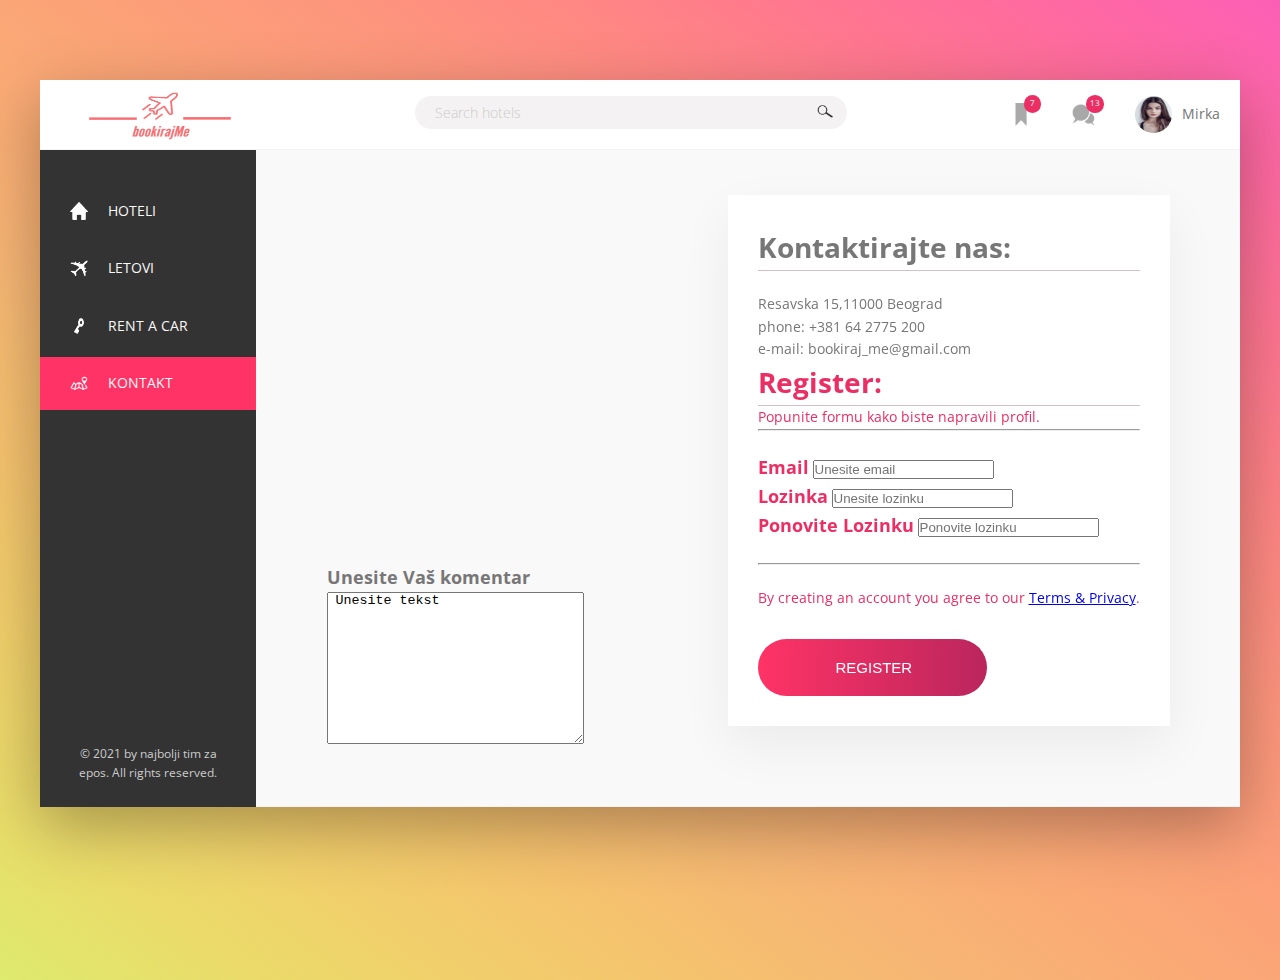
==== kontakt.html @ 11537ca7 "Update kontakt.html" ====
<!DOCTYPE html>
<html lang="en">
    <head>
        <meta charset="UTF-8">
        <meta name="viewport" content="width=device-width, initial-scale=1.0">
        
        <link href="https://fonts.googleapis.com/css?family=Open+Sans:300,400,600" rel="stylesheet">
        <script src="http://ajax.googleapis.com/ajax/libs/jquery/1.8.3/jquery.min.js"></script>
        <link rel="stylesheet" href="css/style.css">
        <link rel="shortcut icon" type="image/png" href="slike/bookirajMe-logos_transparent.png">
        
        <title>BookirajMe &mdash; Kontakt</title>
    </head>
    <body>
        <div class="container">
            <header class="header">
                <img src="slike/bookirajMe-logos_transparent.png" alt="logo" class="logo">

                <form action="#" class="search">
                    <input type="text" class="search__input" placeholder="Search hotels">
                    <button class="search__button">
                            <img src="slike/pngtree-black-simple-magnifying-glass-png-image_1313804__1_-removebg-preview.png" class="search__icon" alt="lupa">
                        <!-- Pretrazi -->
                    </button>
                </form>

                <nav class="user-nav">
                    <div class="user-nav__icon-box">
                        <img src="slike/download-removebg-preview.png" class="user-nav__icon" alt="bookmark">
                        <span class="user-nav__notification">7</span>
                    </div>
                    <div class="user-nav__icon-box">
                        <img src="slike/84-847861_conversation-icon-png-grey-chat-icon-png-transparent-removebg-preview.png" class="user-nav__icon" alt="chat">
                        <span class="user-nav__notification">13</span>
                    </div>
                    <div class="user-nav__user">
                        <img src="slike/user.jpg" alt="User photo" class="user-nav__user-photo">
                        <span class="user-nav__user-name">Mirka</span>
                    </div>
                </nav>
            </header>


            <div class="content">
                <nav class="sidebar">
                    <ul class="side-nav">
                        <li class="side-nav__item">
                            <a href="index.html" class="side-nav__link">
                                <img src="slike/white-home-icon-no-background-11563079642uwh6064mft-removebg-preview.png" class="side-nav__icon" alt="home page">
                                <span>Hoteli</span>
                            </a>
                        </li>
                        <li class="side-nav__item">
                            <a href="letovi.html" class="side-nav__link">
                                <img src="slike/128-1282207_airplane-silhouette-clip-airplane-icon-png-download-removebg-preview.png"  class="side-nav__icon" alt="avion">
                                <span>Letovi</span>
                            </a>
                        </li>
                        <li class="side-nav__item">
                            <a href="rentacar.html" class="side-nav__link">
                                <img src="slike/2613466-middle-removebg-preview.png"  class="side-nav__icon" alt="kljuc">
                                <span>Rent a car</span>
                            </a>
                        </li>
                        <li class="side-nav__item  side-nav__item--active">
                            <a href="kontakt.html" class="side-nav__link">
                                <img src="slike/map.png" class="side-nav__icon" alt="mapa">
                                <span>Kontakt</span>
                            </a>
                        </li>
                    </ul>


                    <div class="legal">
                        &copy; 2021 by najbolji tim za epos. All rights reserved.
                    </div>
                </nav>
                
                

                <div class="okvir">
                    <!-- OVDE PISITE -->
                    <div class="map">
                    <iframe src="https://www.google.com/maps/embed?pb=!1m18!1m12!1m3!1d2830.6489883171757!2d20.46430231443495!3d44.808341684987596!2m3!1f0!2f0!3f0!3m2!1i1024!2i768!4f13.1!3m3!1m2!1s0x475a7aa677f06e95%3A0x3ffe4e5590f239fb!2z0KDQtdGB0LDQstGB0LrQsCAxNSwg0JHQtdC-0LPRgNCw0LQgMTEwMDA!5e0!3m2!1ssr!2srs!4v1639863232231!5m2!1ssr!2srs" width="350" height="350" style="border: 0;" allowfullscreen="" loading="lazy"></iframe> <br>
                    <div class="comment"> 
                        <label for="comment"><b> Unesite Vaš komentar </b> </label> <br>
                        <textarea name="comment" id="comment" cols="30" rows="10"> Unesite tekst </textarea>
                    </div>
                </div>

                
                <div class="kontakt">
                    <figure class="kontakt1">
                        <p>
                            <h1>Kontaktirajte nas:</h1>
                            <br>
                            Resavska 15,11000 Beograd <br>
                            phone: +381 64 2775 200 <br>
                            e-mail: bookiraj_me@gmail.com

                        </p>
                        

                    </figure>

                    <form action="action_page.php">
                        <div class="container1">
                          <h1>Register:</h1>
                          <p>Popunite formu kako biste napravili profil.</p>
                          
                          <hr>
                      <br>
                          <label for="email"><b>Email</b></label>
                          <input type="text" placeholder="Unesite email" name="email" id="email" required>
                          <br>
                      
                          <label for="psw"><b>Lozinka</b></label>
                          <input type="Lozinka" placeholder="Unesite lozinku" name="psw" id="psw" required>
                      <br>
                          <label for="psw-repeat"><b>Ponovite Lozinku</b></label>
                          <input type="Lozinka" placeholder="Ponovite lozinku" name="psw-repeat" id="psw-repeat" required>
                          <br><br>
                          <hr>
                      <br>
                          <p>By creating an account you agree to our <a href="#">Terms & Privacy</a>.</p>
                          <button type="submit" class="registerbtn">
                            <span class="registerbtn_poruka">Register</span>
                          </button>
                        </div>
                      
                       
                      </form>  
                </div>
                </div>

            </div>
        </div>
    </body>
    </html>
---- css/style.css ----
* {
    margin: 0;
    padding: 0;
}

*,
*::before,
*::after {
    box-sizing: inherit;
}

html {
    box-sizing: border-box;
    font-size: 62.5%; 
    /* 1rem = 10px, 10px/16px = 62.5% */

}


body {
    font-family: 'Open Sans', sans-serif;
    font-weight: 400;
    line-height: 1.6;
    color: #777;
    background-image: linear-gradient(to right top, #deea6e, #eadc6a, #f1cf6b, #f5c26e, #f6b674, #faab75, #fca078, #fd957d, #ff8684, #ff7690, #ff69a1, #fb5fb6);
    background-size: cover;
    background-repeat: no-repeat;

    min-height: 100vh;
}

.logo {
    height: 15.25rem;
    width: 20rem;
    margin-left: 2rem;
}

/* pretraga */
.search {
    flex: 0 0 40%;

    display: flex;
    align-items: center;
    justify-content: center;

}


.search__input{
    font-family: inherit;
    font-size: inherit;
    color: inherit;
    background-color: #f4f2f2;
    border: none;
    padding: .7rem 2rem;
    border-radius: 100px;
    width: 90%;
    transition: all .2s;
    margin-right: -3.25rem;
    margin-bottom: 0.5rem;
    
}

.search__input:focus{
    outline: none;
    width: 100%;
    background-color: #f0eeee;
}

.search__input::-webkit-input-placeholder{
    font-weight: 100;
        color: #ccc;
}

.search__input:focus + .search__button{
    background-color: #f0eeee;
}

.search__button{
    border: none;
    background-color: #f4f2f2;
    
}

.search__button:focus{
    outline: none;
}

.search__button:active{
    transform: translateY(2px);
}

.search__icon{
    height: 2rem;
    width: 2rem;
    fill:#999;
}

/* profil osobe */
.user-nav {
    align-self: stretch;
    
    display: flex;
    align-items: center;
}

.user-nav > * {
    padding: 0 2rem;
        cursor: pointer;
        height: 100%;
        display: flex;
        align-items: center;
}

.user-nav > *:hover{
    background-color: #777;
}

.user-nav__icon-box{
    position: relative;
}

.user-nav__icon{
    height: 2.25rem;
        width: 2.25rem;
        fill:  #777;
}

.user-nav__notification{
    font-size: .8rem;
        height: 1.75rem;
        width: 1.75rem;
        border-radius: 50%;
        background-color: #eb2f64;
        color: #fff;
        position: absolute;
        top: 1.5rem;
        right: 1.1rem;

        display: flex;
        justify-content: center;
        align-items: center;
}

.user-nav__user-photo{
    height: 3.75rem;
    width: 3.75rem;
    border-radius: 50%;
    margin-right: 1rem;
}

/* side navigation */
.side-nav {
    font-size: 1.4rem;
    list-style: none;
    margin-top: 3.5rem;

}

.side-nav__item{
    position: relative;

}

.side-nav__item:not(:last-child) {
    margin-bottom: .5rem;
}


.side-nav__item::before{
    content: "";
        position: absolute;
        top: 0;
        left: 0;
        height: 100%;
        width: 3px;
        background-color: #eb2f64 ;
        transform: scaleY(0);
        transition: transform .2s,
                    width .4s cubic-bezier(1,0,0,1) .2s,
                    background-color .1s;
}

.side-nav__item:hover::before,
.side-nav__item--active::before {
    transform: scaleY(1);
    width: 100%;
}

.side-nav__item--active::before{
    background-color:#FF3366;
}

.side-nav__link:link,
.side-nav__link:visited{
    color:#faf9f9;
        text-decoration: none;
        text-transform: uppercase;
        display: block;
        padding: 1.5rem 3rem;
        position: relative;
        z-index: 10;

        display: flex;
        align-items: center;
    
}

.side-nav__icon{
    width: 1.75rem;
        height: 1.75rem;
        margin-right: 2rem;
}


/* legal tekst */
.legal {
    font-size: 1.2rem;
    color:  #ccc;
    text-align: center;
    padding: 2.5rem;
}


/* galerija */
.gallery {
    display: flex;
}

.gallery__item{
    width: 100%;
    display: block;
    
}

.gallery__photo {
    width: 100%;
    height: 100%;
    display: block;
}

/* hotel overview */
.overview {
    display: flex;
    align-items: center;
    border-bottom: 1px solid #f4f2f2;
}

.overview__heading{
    font-size: 2.25rem;
        font-weight: 300;
        text-transform: uppercase;
        letter-spacing: 1px;
        padding: 1.5rem 3rem;

}


.overview__stars{
    margin-right: auto;
    display: flex;
}

.overview__icon-star{
    width: 1.85rem;
    height: 1.8rem;
}
.overview__icon-location{
    width: 1.75rem;
    height: 1.75rem;
    margin-right: .5rem;
}

.overview__location {
    font-size: 1.2rem;
    display: flex;
    vertical-align: center;
}

.overview__rating{
    background-color: #FF3366;
        color: #fff;
        margin-left: 3rem;
        padding: 0 2.25rem;
        align-self: stretch;

        display: flex;
        flex-direction: column;
        align-items: center;
        justify-content: center;

}

.overview__rating-average{
    font-size: 2.25rem;
        font-weight: 300;
        margin-bottom: -3px;

}



.overview__rating-count{
    font-size: .8rem;
        text-transform: uppercase;

        
}


/* inline dugme */
.btn-inline {
    border: none;
    color: #FF3366;
    font-size: inherit;
    border-bottom: 1px solid #FF3366;
    padding-bottom: 2px;
    display: inline-block;
    background-color: transparent;
    cursor: pointer;
    transition: all .2s;
    font-size: 1.2em;
}

.btn-inline span{
    margin-left: 3px;
    transition: margin-left .2s;
}

.btn-inline:hover{
    color: #333;
}

.btn-inline:hover span{
    margin-left: 8px;
}

.btn-inline:focus{
    outline: none;
    animation: pulsate 1s infinite;
}
@keyframes pulsate {
    0% {
        transform: scale(1);
        box-shadow: none;
    }

    50% {
        transform: scale(1.05);
        box-shadow: 0 1rem 4rem rgba(0,0,0,.25);
    }

    100% {
        transform: scale(1);
        box-shadow: none;
    }
}

/* pargraf */
.paragraph:not(:last-of-type) {
    margin-bottom: 2rem;
}

/* lista */
.list {
    list-style: none;
    margin: 3rem 0;
    padding: 3rem 0;
    border-top: 1px solid #f4f2f2;
    border-bottom: 1px solid #f4f2f2;
    display: flex;
    flex-wrap: wrap;
}

.list__item{
    flex: 0 0 50%;
    margin-bottom: .7rem;
}

.list__item::before{
        content: "";
        display: inline-block;
        height: 1rem;
        width: 1rem;
        margin-right: .7rem;

}

/* preporuceno */
.recommend {
    font-size: 1.3rem;
    color:  #999;

    display: flex;
    align-items: center;
}

.recommend__count{
    margin-right: auto;
}

.recommend__friends{
    display: flex;
}

.recommend__photo{
    box-sizing: content-box;
    height: 4rem;
    width: 4rem;
    border-radius: 50%;
    border: 3px solid #fff;

    
}

.recommend__photo:not(:last-child) {
    margin-right: -2rem;
}

/* reviews */
.review {
    background-color: #fff;
    box-shadow:  0 2rem 5rem rgba(0,0,0,.06);
    padding: 3rem;
    margin-bottom: 3.5rem;
    position: relative;
    overflow: hidden;

}

.review__text{
    margin-bottom: 2rem;
    z-index: 10;
    position: relative;
}

.review__user{
    display: flex;
    align-items: center;
}

.review__photo{
    height: 4.5rem;
    width: 4.5rem;
    border-radius: 50%;
    margin-right: 1.5rem;
}

.review__user-box{
    margin-right: auto;
}

.review__user-name{
    font-size: 1.1rem;
        font-weight: 600;
        text-transform: uppercase;
        margin-bottom: 0.4rem;
}

.review__user-date{
    font-size: 1rem;
    color: #999;
}

.review__rating{
    color: #FF3366;
    font-size: 2.2rem;
    font-weight: 300;
}

.review::before{
    content: "\201C";
    position: absolute;
    top: -2.75rem;
    left: -1rem;
    line-height: 1;
    font-size: 20rem;
    color: #f4f2f2;
    font-family: sans-serif;
    z-index: 1;
}

/* bookiranje call to action*/
.cta {
    padding: 3.5rem 0;
    text-align: center;
}

.cta__book-now{
        font-size: 2rem;
        font-weight: 300;
        text-transform: uppercase;
        margin-bottom: 2.5rem;
}

.btn{
    font-size: 1.5rem;
    font-weight: 300;
    text-transform: uppercase;
    border-radius: 100px;
    border: none;
    background-image: linear-gradient(to right, #FF3366, #BA265D);
    color: #fff;
    position: relative;
    overflow: hidden;
    cursor: pointer;
}

.btn > *{
        display: inline-block;
        height: 100%;
        width: 100%;
        transition: all .2s;
}

.btn__visible{
    padding: 2rem 7.5rem;
}


.btn:hover{
    background-image: linear-gradient(to left, #FF3366, #BA265D);
}


.btn:focus{
    outline: none;
    animation: pulsate 1s infinite;
}

/* layout */
.container {
    max-width: 120rem;
    margin: 8rem auto;
    background-color: #faf9f9;
    box-shadow: 0 2rem 6rem rgba(0,0,0,.3);

    min-height: 50rem;

}

.header {
    font-size: 1.4rem;
    height: 7rem;
    background-color: #fff;
    border-bottom: 1px solid #f4f2f2;

    display: flex;
    justify-content: space-between;
    align-items: center;
}

.content {
    display: flex;

}

.sidebar {
    background-color: #333;

    flex: 0 0 18%;

    display: flex;
    flex-direction: column;
    justify-content: space-between;
}

.hotel-view {
    background-color: #fff;

    flex: 1;
}

.detail {
    font-size: 1.4rem;
    display: flex;
    padding: 4.5rem;
    background-color: #faf9f9;
    border-bottom: 1px solid #f4f2f2;

}



.description {
    background-color: #fff;
    box-shadow: 0 2rem 5rem rgba(0,0,0,.06);;
    padding: 3rem;
    flex: 0 0 60%;
    margin-right: 4.5rem;

    
}



.user-reviews {
    flex: 1;

    display: flex;
    flex-direction: column;
    align-items: center;
}

/* letovi */
.okvir{
    font-size: 1.4rem;
    width: 100%;
    display: flex;
   
    padding: 4.5rem;
    background-color: #faf9f9;
    border-bottom: 1px solid #f4f2f2;
    
    justify-content: space-around;
    align-items: center;

    
}

h1{
    border-bottom: 1px solid #5e052a41;
}

.forma{
    text-align: center;
}

.slika{
    flex: auto;
}
.slika__stjuardesa{
    margin: 7.5rem;
    width: 30rem;
    border-radius: 25%;
    box-shadow: 0 1rem 4rem rgba(0,0,0,.25);
}

#dat{
    /* border-bottom: 1px dotted #5e052a41; */
    /* border-top: 1px solid #5e052a41; */
    font-size: 1.4em;
}

.reklama{
    padding: 2rem;
    font-family: inherit;
    display: flex;
    flex-direction: column;
    justify-content: center;
    align-items: center;
    background-color: #333;
    color: #d1c1c1;
}

label{
    font-size: 1.3em;
}

#f1{
    border: 1px solid #5e052a41;
    margin-top: 1em;
}

/* media queries za responzivnost */
/* najveci ekran */
@media only screen and (max-width: 75em) {
    .container {
    margin: 0;
    max-width: 100%;
    width: 100%;
    }
}

@media only screen and (max-width: 68.75em) {
    html{
    font-size: 50%;
    }
}
/* veliki ekran */
@media only screen and (max-width: 56.25em) {
    .side-nav {
    display: flex;
    margin: 0;
    }
    .side-nav__item{
        flex: 1;
    }
    .side-nav__item:not(:last-child) {
            margin: 0;
    }
    .side-nav__item:not(:last-child) {
        margin: 0;
    }
    .side-nav__link:link,
    .side-nav__link:visited{
    justify-content: center;
    padding: 2rem;
    }
    .review {
        padding: 2rem;
        margin-bottom: 3rem;
    }
    .legal {
        display: none;
    }
    .cta {
        padding: 2.5rem 0;
    }
    .content {
        flex-direction: column;
    }
    .detail {
        padding: 3rem;
    }
    .description {
        padding: 2rem;
        margin-right: 3rem;
    }
}
/* srednji ekran */
@media only screen and (max-width: 37.5em) {
    .side-nav__link:link,
    .side-nav__link:visited{
    flex-direction: column;
    padding: 1.5rem 0.5rem;
    }
    .side-nav__icon{
        margin-right: 0;
        margin-bottom: .7rem;
        width: 1.5rem;
        height: 1.5rem;
    }
    .overview__heading{
        font-size: 1.8rem;
        padding: 1.25rem 2rem;
    }
    .overview__rating{
        padding: 0 1.5rem;
    }
    .overview__rating-average{
        font-size: 1.8rem;
    }
    .overview__rating-count{
        font-size: 0.5rem;
    }
    .header {
        flex-wrap: wrap;
        align-content: space-around;
        height: 11rem;
    }
    .detail {
        flex-direction: column;
    }
    .description {
        margin-right: 0;
        margin-bottom: 3rem;
    }
    .okvir{
        flex-direction: column;
        font-size: 1.2em;
    }
    .h1{
        font-size: 1.7em;
    }
    label{
        font-size: 1.3em;
    }
    #dat{
        font-size: 1.3em;
    }
    #f1{
        font-size: 1.2em;
    }
    .logo{
        width: 7rem;
        height: auto;
        margin-left: 1rem;
    }
    .vrste{
        width:90%;
        font-size: 1em;
    }
    .rslides img{
        display: none !important;
    }
    
}

@media only screen and (max-width: 31.25em) {
    .search{
    order: 1;
    flex: 0 0 100%;
    background-color: #f4f2f2;
    }
}


.rslides {
    position: relative;
    list-style: none;
    overflow: hidden;
    width: 55rem;
    /* height: 40rem; */
    padding: 0;
    margin: 0;
    }
  
  .rslides li {
    -webkit-backface-visibility: hidden;
    position: absolute;
    display: none;
    width: 100%;
    left: 0;
    top: 0;
    }
  
  .rslides li:first-child {
    position: relative;
    display: block;
    float: left;
    }
  
  .rslides img {
    display: flex;
    height: auto;
    float: left;
    width: 100%;
    height: 35rem;
    /* height: 30rem; */
    /* width: 100%; */
    border: 0;
    border-radius: 30%;
    margin-top: 5rem;
    }
/* Rent a car*/
    .okvir2{
        font-size: 1.4rem;
        width: 100%;
        display: flex;
       flex-direction: column;
        padding: 4.5rem;
        background-color: #faf9f9;
        border-bottom: 1px solid #f4f2f2;
        
        justify-content: space-around;
        align-items: center;
    }
.vrste{
    background-image: linear-gradient(to right top, #deea6e, #eadc6a, #f1cf6b, #f5c26e, #f6b674, #faab75, #fca078, #fd957d, #ff8684, #ff7690, #ff69a1, #fb5fb6);
    box-shadow: 0 2rem 5rem rgba(0,0,0,.15);;
    padding: 3rem;
    flex: 0 0 5%;
    margin-right: 0rem;
    color: rgba(15, 15, 15, 0.89);
    position:relative;
    border-radius: 1%;
    
    }
    h3{
        font-size: 2rem;
    }
    .dugme{
        font-size: 1.5rem;
        font-weight: 300;
        text-transform: uppercase;
        border-radius: 100px;
        border: none;
        background-image: linear-gradient(to right, #FF3366, #BA265D);
        color: #fff;
       
        overflow: hidden;
        cursor: pointer;
        margin-top: 3rem;
        
    }
    
    .dugme > *{
            display: inline-block;
           
            margin-left: 3px;
          
            transition: all .2s;
    }
    
    .dugme_poruka{
        padding: 2rem 7.5rem;
    }
    
    
    .dugme:hover{
        background-image: linear-gradient(to left, #FF3366, #BA265D);
    }
    
    
    .dugme:focus{
        outline: none;
        animation: pulsate 1s infinite;
    }

    .kontakt {
        background-color: #fff;
        box-shadow:  0 2rem 5rem rgba(0,0,0,.06);
        padding: 3rem;
        margin-bottom: 3.5rem;
        position: relative;
        overflow: hidden;
    
    }
    
.container1{
    color:#eb2f64;
}
.registerbtn{
    font-size: 1.5rem;
    font-weight: 300;
    text-transform: uppercase;
    border-radius: 100px;
    border: none;
    background-image: linear-gradient(to right, #FF3366, #BA265D);
    color: #fff;
  
    overflow: hidden;
    cursor: pointer;
    margin-top: 3rem;
    
}

.registerbtn > *{
        display: inline-block;
       
        margin-left: 3px;
      
        transition: all .2s;
}

.registerbtn_poruka{
    padding: 2rem 7.5rem;
}

.registerbtn:hover{
    background-image: linear-gradient(to left, #FF3366, #BA265D);
}


.registerbtn:focus{
    outline: none;
    animation: pulsate 1s infinite;
}
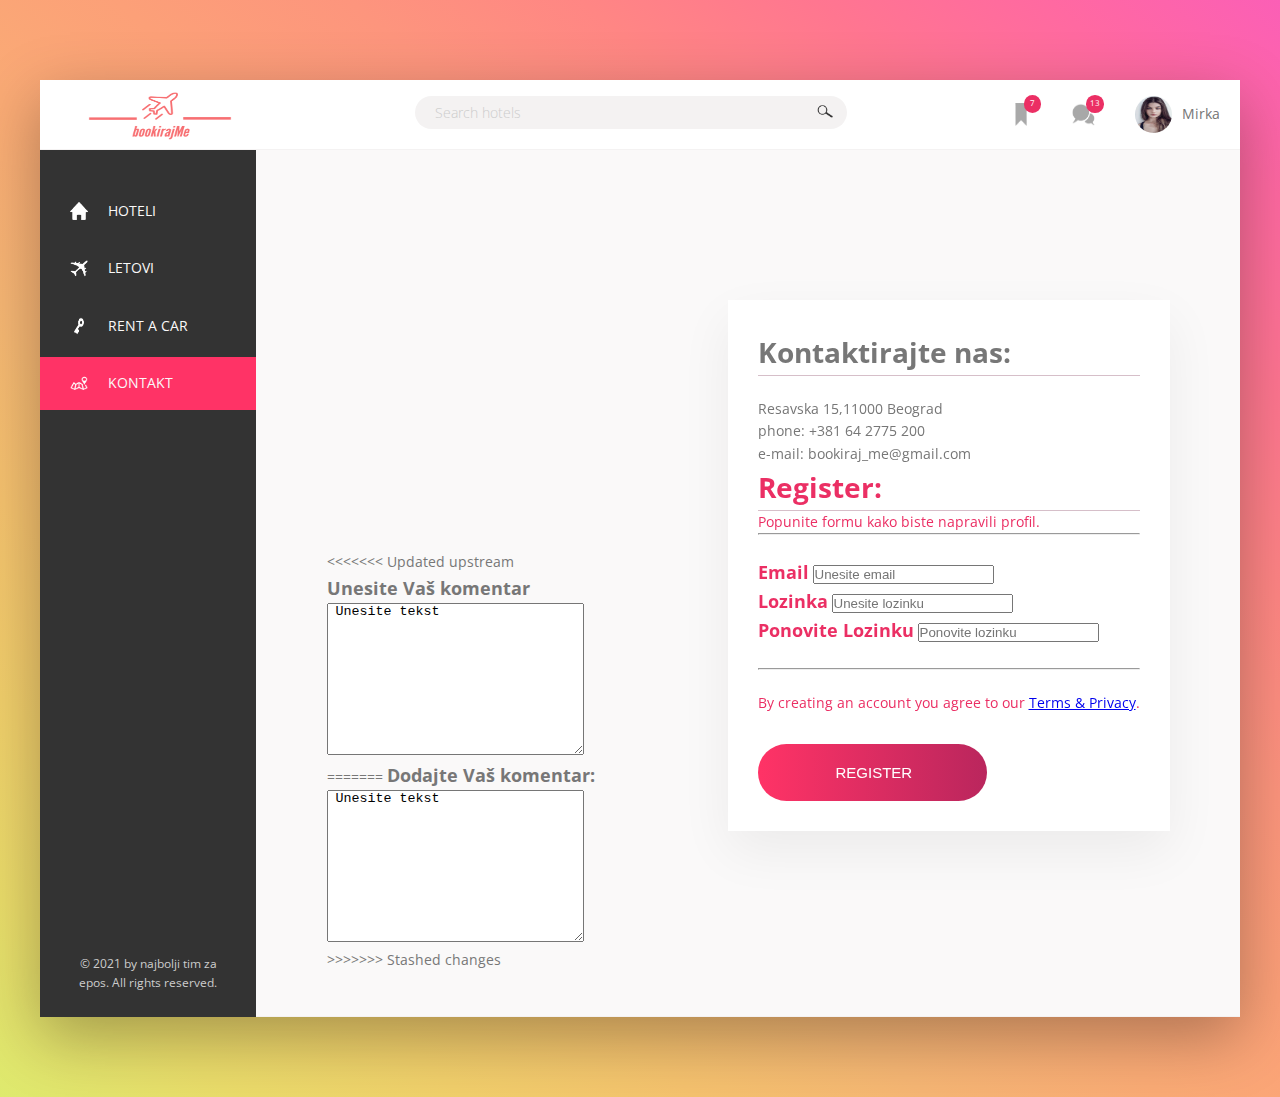
==== commit 75fb51ba: "prozor za komentar" ====
--- a/kontakt.html
+++ b/kontakt.html
@@ -82,10 +82,16 @@
                     <!-- OVDE PISITE -->
                     <div class="map">
                     <iframe src="https://www.google.com/maps/embed?pb=!1m18!1m12!1m3!1d2830.6489883171757!2d20.46430231443495!3d44.808341684987596!2m3!1f0!2f0!3f0!3m2!1i1024!2i768!4f13.1!3m3!1m2!1s0x475a7aa677f06e95%3A0x3ffe4e5590f239fb!2z0KDQtdGB0LDQstGB0LrQsCAxNSwg0JHQtdC-0LPRgNCw0LQgMTEwMDA!5e0!3m2!1ssr!2srs!4v1639863232231!5m2!1ssr!2srs" width="350" height="350" style="border: 0;" allowfullscreen="" loading="lazy"></iframe> <br>
+<<<<<<< Updated upstream
                     <div class="comment"> 
                         <label for="comment"><b> Unesite Vaš komentar </b> </label> <br>
                         <textarea name="comment" id="comment" cols="30" rows="10"> Unesite tekst </textarea>
                     </div>
+=======
+                    <label for="comment"><b>Dodajte Vaš komentar:</b></label> <br>
+                    <textarea name="comment" id="comment" cols="30" rows="10"> Unesite tekst  </textarea> <br>
+                    
+>>>>>>> Stashed changes
                 </div>
 
                 
@@ -133,6 +139,7 @@
                 </div>
                 </div>
 
+
             </div>
         </div>
     </body>
--- a/css/style.css
+++ b/css/style.css
@@ -949,5 +949,6 @@
 }
 
 
-    
-    
+
+    
+    
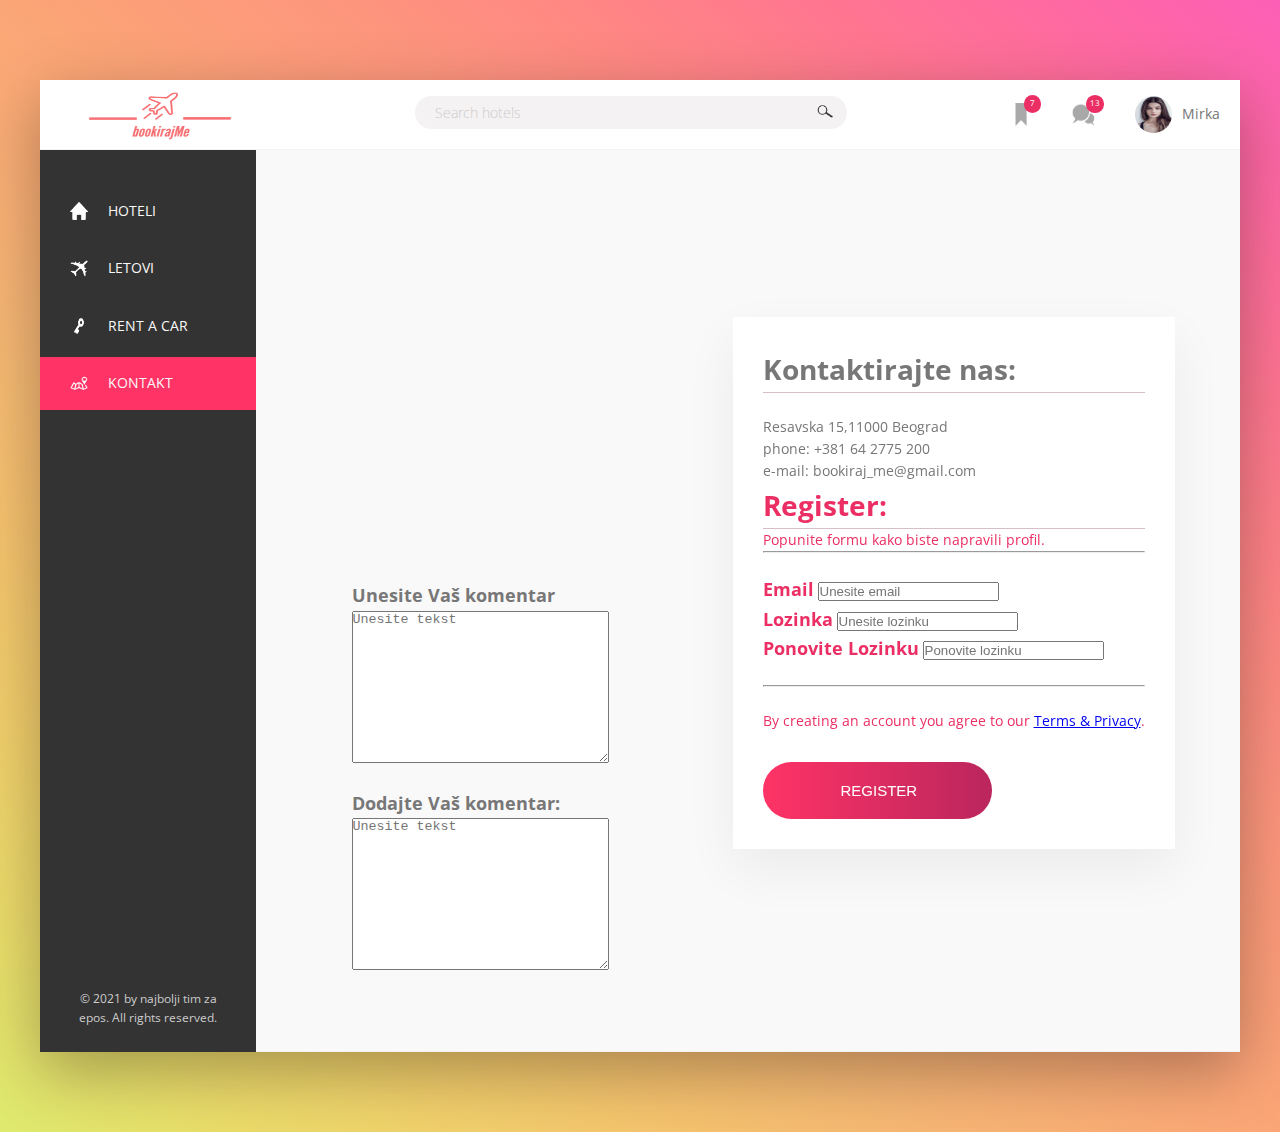
==== commit de5dc8f4: "responzivnost" ====
--- a/kontakt.html
+++ b/kontakt.html
@@ -81,17 +81,18 @@
                 <div class="okvir">
                     <!-- OVDE PISITE -->
                     <div class="map">
-                    <iframe src="https://www.google.com/maps/embed?pb=!1m18!1m12!1m3!1d2830.6489883171757!2d20.46430231443495!3d44.808341684987596!2m3!1f0!2f0!3f0!3m2!1i1024!2i768!4f13.1!3m3!1m2!1s0x475a7aa677f06e95%3A0x3ffe4e5590f239fb!2z0KDQtdGB0LDQstGB0LrQsCAxNSwg0JHQtdC-0LPRgNCw0LQgMTEwMDA!5e0!3m2!1ssr!2srs!4v1639863232231!5m2!1ssr!2srs" width="350" height="350" style="border: 0;" allowfullscreen="" loading="lazy"></iframe> <br>
-<<<<<<< Updated upstream
+                    <iframe id="iframe1" src="https://www.google.com/maps/embed?pb=!1m18!1m12!1m3!1d2830.6489883171757!2d20.46430231443495!3d44.808341684987596!2m3!1f0!2f0!3f0!3m2!1i1024!2i768!4f13.1!3m3!1m2!1s0x475a7aa677f06e95%3A0x3ffe4e5590f239fb!2z0KDQtdGB0LDQstGB0LrQsCAxNSwg0JHQtdC-0LPRgNCw0LQgMTEwMDA!5e0!3m2!1ssr!2srs!4v1639863232231!5m2!1ssr!2srs" width="350" height="350" style="border: 0;" allowfullscreen="" loading="lazy"></iframe> <br>
+<!-- <<<<<<< Updated upstream -->
                     <div class="comment"> 
                         <label for="comment"><b> Unesite Vaš komentar </b> </label> <br>
-                        <textarea name="comment" id="comment" cols="30" rows="10"> Unesite tekst </textarea>
+                        <textarea name="comment" id="comment" cols="30" rows="10" placeholder="Unesite tekst"></textarea>
                     </div>
-=======
-                    <label for="comment"><b>Dodajte Vaš komentar:</b></label> <br>
-                    <textarea name="comment" id="comment" cols="30" rows="10"> Unesite tekst  </textarea> <br>
+<!-- ======= -->
+                    <div class="comment"><label for="comment"><b>Dodajte Vaš komentar:</b></label> <br>
+                    <textarea name="comment" id="comment" cols="30" rows="10" placeholder="Unesite tekst"></textarea> <br>
+                    </div>
                     
->>>>>>> Stashed changes
+<!-- >>>>>>> Stashed changes -->
                 </div>
 
                 
@@ -109,7 +110,7 @@
 
                     </figure>
 
-                    <form action="action_page.php">
+                    <form action="#">
                         <div class="container1">
                           <h1>Register:</h1>
                           <p>Popunite formu kako biste napravili profil.</p>
@@ -119,15 +120,18 @@
                           <label for="email"><b>Email</b></label>
                           <input type="text" placeholder="Unesite email" name="email" id="email" required>
                           <br>
+                          
                       
                           <label for="psw"><b>Lozinka</b></label>
                           <input type="Lozinka" placeholder="Unesite lozinku" name="psw" id="psw" required>
                       <br>
+                      
                           <label for="psw-repeat"><b>Ponovite Lozinku</b></label>
                           <input type="Lozinka" placeholder="Ponovite lozinku" name="psw-repeat" id="psw-repeat" required>
                           <br><br>
                           <hr>
                       <br>
+                      
                           <p>By creating an account you agree to our <a href="#">Terms & Privacy</a>.</p>
                           <button type="submit" class="registerbtn">
                             <span class="registerbtn_poruka">Register</span>
--- a/css/style.css
+++ b/css/style.css
@@ -717,6 +717,10 @@
         padding: 2rem;
         margin-right: 3rem;
     }
+    .kontakt{
+        width: 40%;
+        font-size: 1.5rem;
+    }
 }
 /* srednji ekran */
 @media only screen and (max-width: 37.5em) {
@@ -759,6 +763,7 @@
     .okvir{
         flex-direction: column;
         font-size: 1.2em;
+        align-items: center;
     }
     .h1{
         font-size: 1.7em;
@@ -784,7 +789,16 @@
     .rslides img{
         display: none !important;
     }
-    
+    .kontakt{
+        width: 100%;
+    }
+    #iframe1{
+        width:90%;
+        height: auto;
+    }
+    .kontakt{
+        font-size: 1.3rem;
+    }
 }
 
 @media only screen and (max-width: 31.25em) {
@@ -931,7 +945,6 @@
        
         margin-left: 3px;
       
-        transition: all .2s;
 }
 
 .registerbtn_poruka{
@@ -948,7 +961,13 @@
     animation: pulsate 1s infinite;
 }
 
-
-
-    
-    
+.map{
+    margin: 1rem;
+}
+
+.comment{
+    margin: 2rem;
+}
+
+    
+    
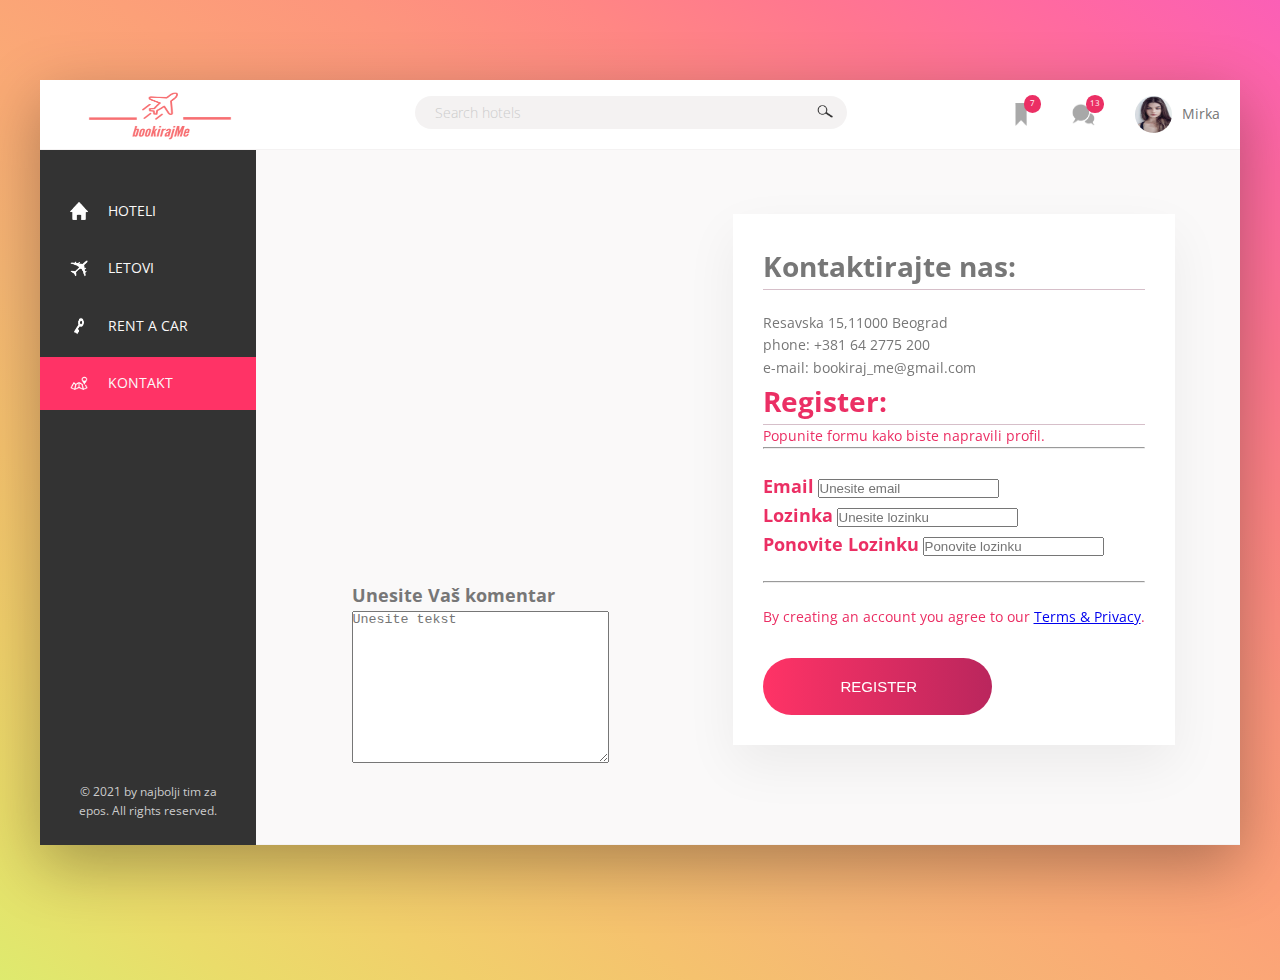
==== commit 48cfff6e: "kontakt forma" ====
--- a/kontakt.html
+++ b/kontakt.html
@@ -88,9 +88,7 @@
                         <textarea name="comment" id="comment" cols="30" rows="10" placeholder="Unesite tekst"></textarea>
                     </div>
 <!-- ======= -->
-                    <div class="comment"><label for="comment"><b>Dodajte Vaš komentar:</b></label> <br>
-                    <textarea name="comment" id="comment" cols="30" rows="10" placeholder="Unesite tekst"></textarea> <br>
-                    </div>
+                    
                     
 <!-- >>>>>>> Stashed changes -->
                 </div>
@@ -110,7 +108,7 @@
 
                     </figure>
 
-                    <form action="#">
+                    <form id="kontakt_forma">
                         <div class="container1">
                           <h1>Register:</h1>
                           <p>Popunite formu kako biste napravili profil.</p>
@@ -133,7 +131,7 @@
                       <br>
                       
                           <p>By creating an account you agree to our <a href="#">Terms & Privacy</a>.</p>
-                          <button type="submit" class="registerbtn">
+                          <button type="submit" class="registerbtn" onclick=check2()>
                             <span class="registerbtn_poruka">Register</span>
                           </button>
                         </div>
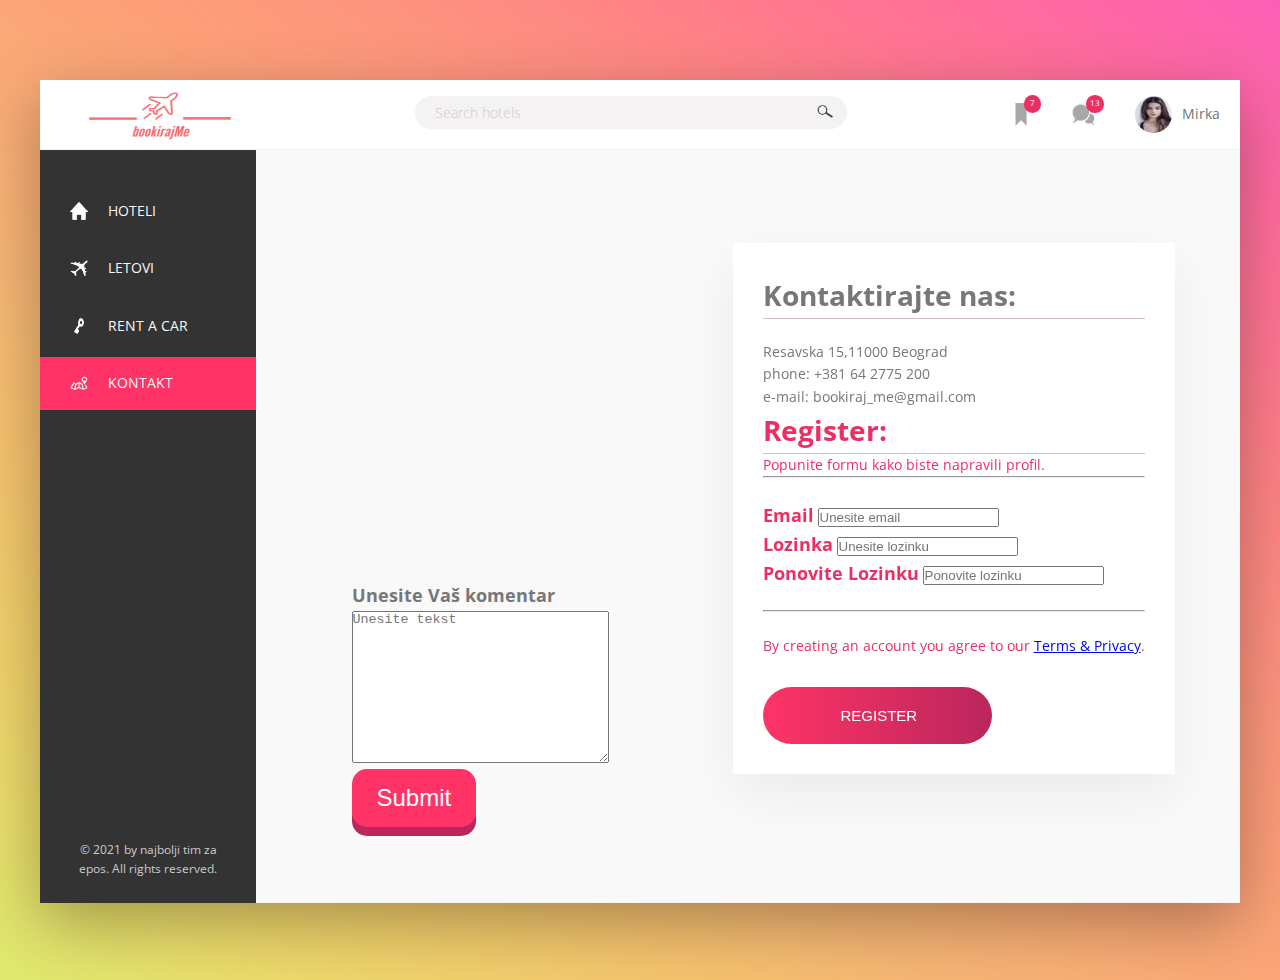
==== commit 3ad4702d: "dugme" ====
--- a/kontakt.html
+++ b/kontakt.html
@@ -85,7 +85,12 @@
 <!-- <<<<<<< Updated upstream -->
                     <div class="comment"> 
                         <label for="comment"><b> Unesite Vaš komentar </b> </label> <br>
+                        
                         <textarea name="comment" id="comment" cols="30" rows="10" placeholder="Unesite tekst"></textarea>
+                      
+                      <br>
+                        <button class="dgm" onclick=test()>Submit</button>
+                  
                     </div>
 <!-- ======= -->
                     
@@ -144,5 +149,7 @@
 
             </div>
         </div>
+
+        <script src="javascript/myscript.js"></script>
     </body>
     </html>--- a/css/style.css
+++ b/css/style.css
@@ -969,5 +969,27 @@
     margin: 2rem;
 }
 
-    
-    
+.dgm{
+    display: inline-block;
+    padding: 15px 25px;
+    font-size: 24px;
+    cursor: pointer;
+    text-align: center;
+    text-decoration: none;
+    outline: none;
+    color: #fff;
+    background-color: #FF3366;
+    border: none;
+    border-radius: 15px;
+    box-shadow: 0 9px #BA265D;
+  }
+  
+  .button:hover {background-color: #FF3366}
+  
+  .button:active {
+    background-color:#FF3366;
+    box-shadow: 0 5px #BA265D ;
+    transform: translateY(4px);
+  }
+
+  
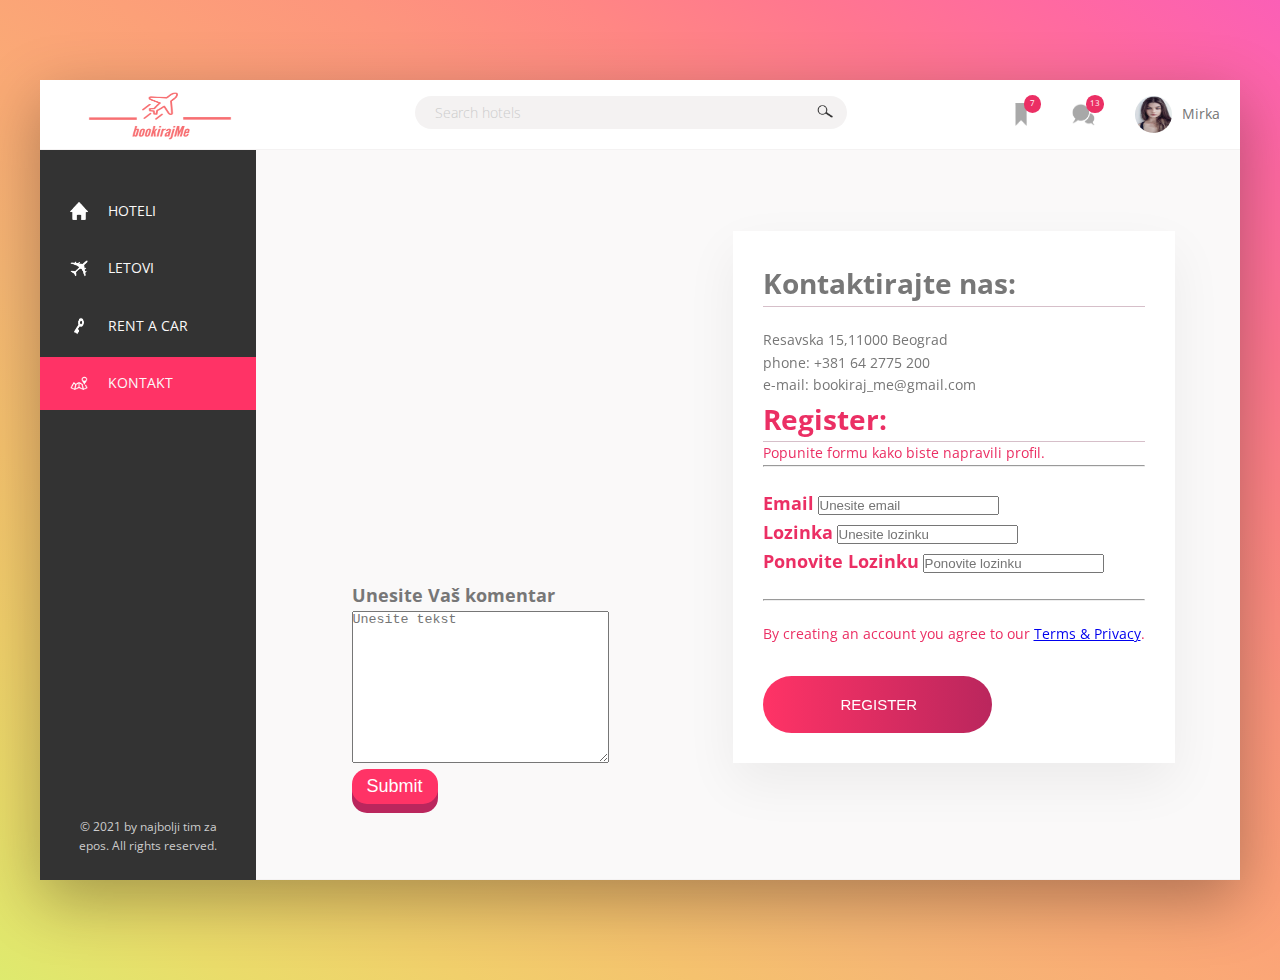
==== commit 0a8e3ffc: "dugme ispravljeno" ====
--- a/kontakt.html
+++ b/kontakt.html
@@ -83,13 +83,13 @@
                     <div class="map">
                     <iframe id="iframe1" src="https://www.google.com/maps/embed?pb=!1m18!1m12!1m3!1d2830.6489883171757!2d20.46430231443495!3d44.808341684987596!2m3!1f0!2f0!3f0!3m2!1i1024!2i768!4f13.1!3m3!1m2!1s0x475a7aa677f06e95%3A0x3ffe4e5590f239fb!2z0KDQtdGB0LDQstGB0LrQsCAxNSwg0JHQtdC-0LPRgNCw0LQgMTEwMDA!5e0!3m2!1ssr!2srs!4v1639863232231!5m2!1ssr!2srs" width="350" height="350" style="border: 0;" allowfullscreen="" loading="lazy"></iframe> <br>
 <!-- <<<<<<< Updated upstream -->
-                    <div class="comment"> 
+                    <div class="comment" id="com"> 
                         <label for="comment"><b> Unesite Vaš komentar </b> </label> <br>
                         
                         <textarea name="comment" id="comment" cols="30" rows="10" placeholder="Unesite tekst"></textarea>
                       
                       <br>
-                        <button class="dgm" onclick=test()>Submit</button>
+                        <button class="dgm" onclick=check3()>Submit</button>
                   
                     </div>
 <!-- ======= -->
@@ -126,11 +126,11 @@
                           
                       
                           <label for="psw"><b>Lozinka</b></label>
-                          <input type="Lozinka" placeholder="Unesite lozinku" name="psw" id="psw" required>
+                          <input type="password" placeholder="Unesite lozinku" name="psw" id="psw" required>
                       <br>
                       
                           <label for="psw-repeat"><b>Ponovite Lozinku</b></label>
-                          <input type="Lozinka" placeholder="Ponovite lozinku" name="psw-repeat" id="psw-repeat" required>
+                          <input type="password" placeholder="Ponovite lozinku" name="psw-repeat" id="psw-repeat" required>
                           <br><br>
                           <hr>
                       <br>
--- a/css/style.css
+++ b/css/style.css
@@ -971,8 +971,8 @@
 
 .dgm{
     display: inline-block;
-    padding: 15px 25px;
-    font-size: 24px;
+    padding: 7px 15px;
+    font-size: 18px;
     cursor: pointer;
     text-align: center;
     text-decoration: none;
